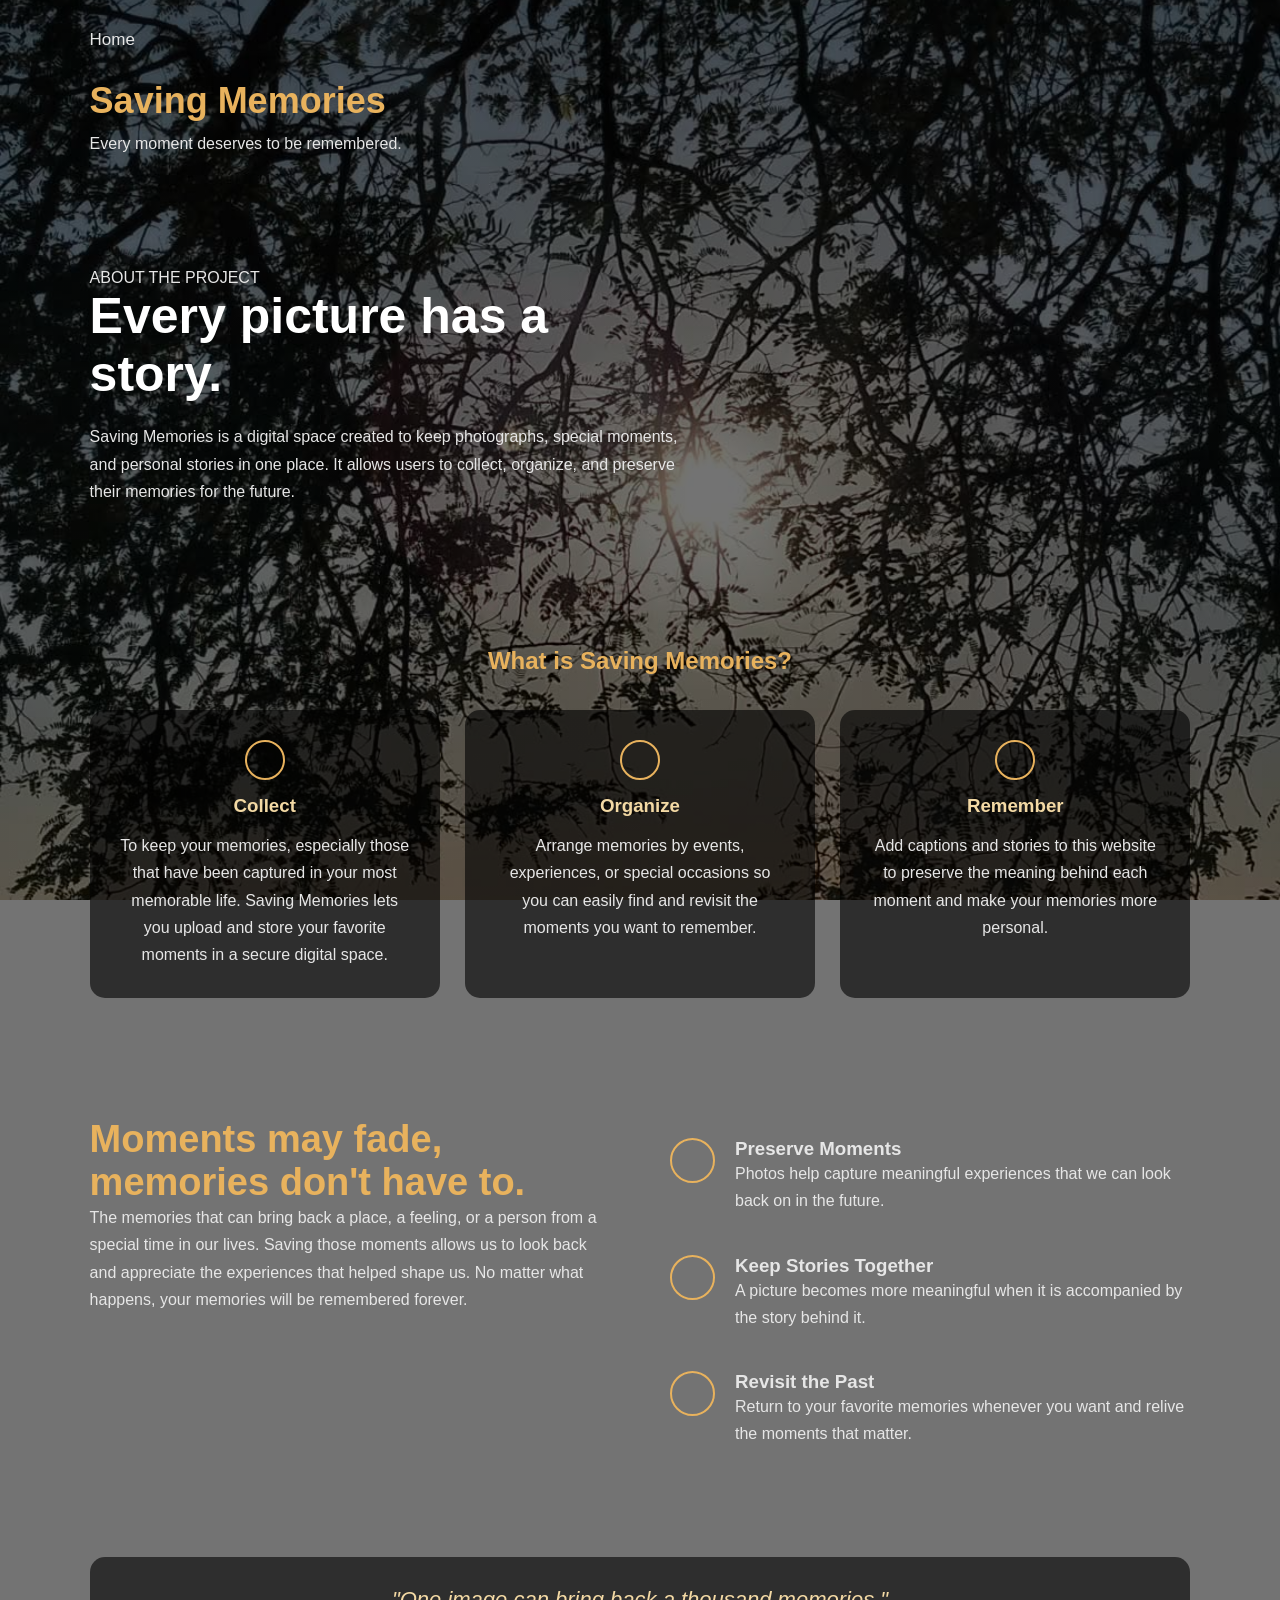
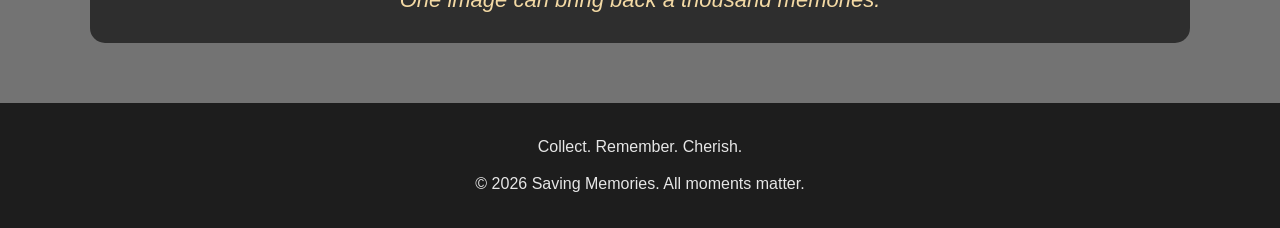
==== about.html @ 3385fcc6 "Two Months ago are my last commit, my first commit is i didnt know my plan that's why i create a new" ====
<!DOCTYPE html> 
<html lang="en"> 
<head> 
    <meta charset="UTF-8"> 
    <meta name="viewport" content="width=device-width, initial-scale=1.0"> 
    
    <nav class="main-nav" aria-label="Main Navigation">

        <a href="index.html">Home</a>

        </nav>

    <title>About | Saving Memories</title> 

    <link rel="stylesheet" href="about.css"> 
</head> 

<body> 

    <header class="site-header"> 

        <div class="brand"> 

            <div> 
                <h1>Saving Memories</h1> 
                <p>Every moment deserves to be remembered.</p> 
            </div> 
        </div> 

    </header> 


    
    <main> 

        
        <section class="about-hero"> 

            <div class="about-hero-content"> 



                <span >ABOUT THE PROJECT</span> 

                <h2> 
                    Every picture has 
                    a story.
                </h2> 

                <p> 
                    Saving Memories is a digital space created to keep 
                    photographs, special moments, and personal stories 
                    in one place. It allows users to collect, organize, 
                    and preserve their memories for the future. 
                </p> 

            </div> 

        </section> 


        <section class="about-section"> 

            <div class="section-heading"> 
                <div> 
                    <h2>What is Saving Memories?</h2> 
                </div> 
            </div> 

            <div class="about-grid"> 

                <article class="about-card"> 

                    <span class="card-icon"></span> 

                    <h3>Collect</h3> 

                    <p> 
                        To keep your memories, especially those that have been
                        captured in your most memorable life. Saving Memories
                        lets you upload and store your favorite moments in a 
                        secure digital space.
                    </p> 

                </article> 


                <article class="about-card"> 

                    <span class="card-icon"></span> 

                    <h3>Organize</h3> 

                    <p> 
                        Arrange memories by events, experiences, or 
                        special occasions so you can easily find and 
                        revisit the moments you want to remember. 
                    </p> 

                </article> 


                <article class="about-card"> 

                    <span class="card-icon"></span> 

                    <h3>Remember</h3> 

                    <p> 
                        Add captions and stories to this website to 
                        preserve the meaning behind each moment and 
                        make your memories more personal. 
                    </p> 

                </article> 

            </div> 

        </section> 



        <section class="values-section"> 

            <div class="values-intro"> 


                <h2> 
                    Moments may fade, 
                    memories don't have to.
                </h2> 

                <p> 
                    The memories that can bring back a place, a feeling, 
                    or a person from a special time in our lives. 
                    Saving those moments allows us to look back and 
                    appreciate the experiences that helped shape us.
                    No matter what happens, your memories will be remembered forever. 
                </p> 

            </div> 


            <div class="values-list"> 

                <div class="value-item"> 

                    <span class="value-number"></span> 

                    <div> 
                        <h3>Preserve Moments</h3> 

                        <p> 
                            Photos help capture meaningful experiences 
                            that we can look back on in the future. 
                        </p> 
                    </div> 

                </div> 


                <div class="value-item"> 

                    <span class="value-number"></span> 

                    <div> 
                        <h3>Keep Stories Together</h3> 

                        <p> 
                            A picture becomes more meaningful when it 
                            is accompanied by the story behind it. 
                        </p> 
                    </div> 
                </div> 

                <div class="value-item"> 

                    <span class="value-number"></span> 

                    <div> 
                        <h3>Revisit the Past</h3> 

                        <p> 
                            Return to your favorite memories whenever 
                            you want and relive the moments that matter. 
                        </p> 

                    </div> 

                </div> 

            </div> 

        </section> 

        <section class="memory-quote"> 

            <blockquote> 
                "One image can bring back a thousand memories." 
            </blockquote> 

        </section> 

    </main> 

    
    <footer class="site-footer"> 

        <div class="footer-brand"> 

            <p> 
                Collect. Remember. Cherish. 
            </p> 
        </div> 
        <p class="copyright"> 
            © 2026 Saving Memories. All moments matter. 
        </p> 

    </footer> 
</body> 
</html>
---- about.css ----
* {
    margin: 0;
    padding: 0;
    box-sizing: border-box;
}

:root {
    --accent: #e8b25d;      /* warm gold — headings, labels, highlights */
    --accent-light: #f3d9a4; /* lighter tint for hover/secondary use */
    --text-soft: #e6e6e6;    /* soft off-white for body copy */
}

body {
    font-family: Arial, sans-serif;
    color: var(--text-soft);
    background: linear-gradient(rgba(0,0,0,.55), rgba(0,0,0,.55)),
                url("background.jpg") center/cover fixed;
}

/* HOME */
.main-nav {
    position: absolute;
    top: 30px;
    left: 7%;
}

.main-nav a {
    color: var(--text-soft);
    text-decoration: none;
    font-size: 17px;
    transition: color 0.2s ease;
}

.main-nav a:hover {
    color: var(--accent);
}

/* HEADER */
.site-header {
    padding: 80px 7% 30px;
}

.brand h1 {
    font-size: 36px;
    color: var(--accent);
}
.brand p { margin-top: 8px; }

/* HERO */
.about-hero {
    min-height: 400px;
    display: flex;
    align-items: center;
    padding: 60px 7%;
}

.about-hero-content { max-width: 600px; }

.section-label {
    display: block;
    margin-bottom: 20px;
    letter-spacing: 3px;
    color: var(--accent);
    font-weight: bold;
}

.about-hero h2 {
    font-size: 50px;
    margin-bottom: 20px;
    color: #ffffff;
}

p { line-height: 1.7; }

/* ABOUT CARDS */
.about-section {
    padding: 60px 7%;
}

.section-heading {
    text-align: center;
    margin-bottom: 35px;
    color: var(--accent);
}

.about-grid {
    display: grid;
    grid-template-columns: repeat(3, 1fr);
    gap: 25px;
}

.about-card,
.memory-quote {
    background: rgba(0,0,0,.6);
    padding: 30px;
    border-radius: 15px;
    text-align: center;
}

.about-card h3 {
    margin: 15px 0;
    color: var(--accent-light);
}

.card-icon {
    display: block;
    width: 40px;
    height: 40px;
    margin: auto;
    border: 2px solid var(--accent);
    border-radius: 50%;
}

/* VALUES */
.values-section {
    display: grid;
    grid-template-columns: 1fr 1fr;
    gap: 60px;
    padding: 60px 7%;
}

.values-intro h2 {
    font-size: 38px;
    color: var(--accent);
}

.value-item {
    display: flex;
    gap: 20px;
    padding: 20px 0;
}

.value-number {
    min-width: 45px;
    height: 45px;
    border: 2px solid var(--accent);
    border-radius: 50%;
    color: var(--accent);
    display: flex;
    align-items: center;
    justify-content: center;
    font-weight: bold;
}

.memory-quote {
    margin: 30px 7% 60px;
    font-size: 22px;
    color: var(--accent-light);
    font-style: italic;
}

/* FOOTER */
.site-footer {
    text-align: center;
    padding: 30px;
    background: rgba(0,0,0,.75);
}

.footer-brand p { margin-bottom: 10px; }

/* MOBILE */
@media (max-width: 700px) {
    .about-grid,
    .values-section {
        grid-template-columns: 1fr;
    }

    .about-hero h2 { font-size: 38px; }
}
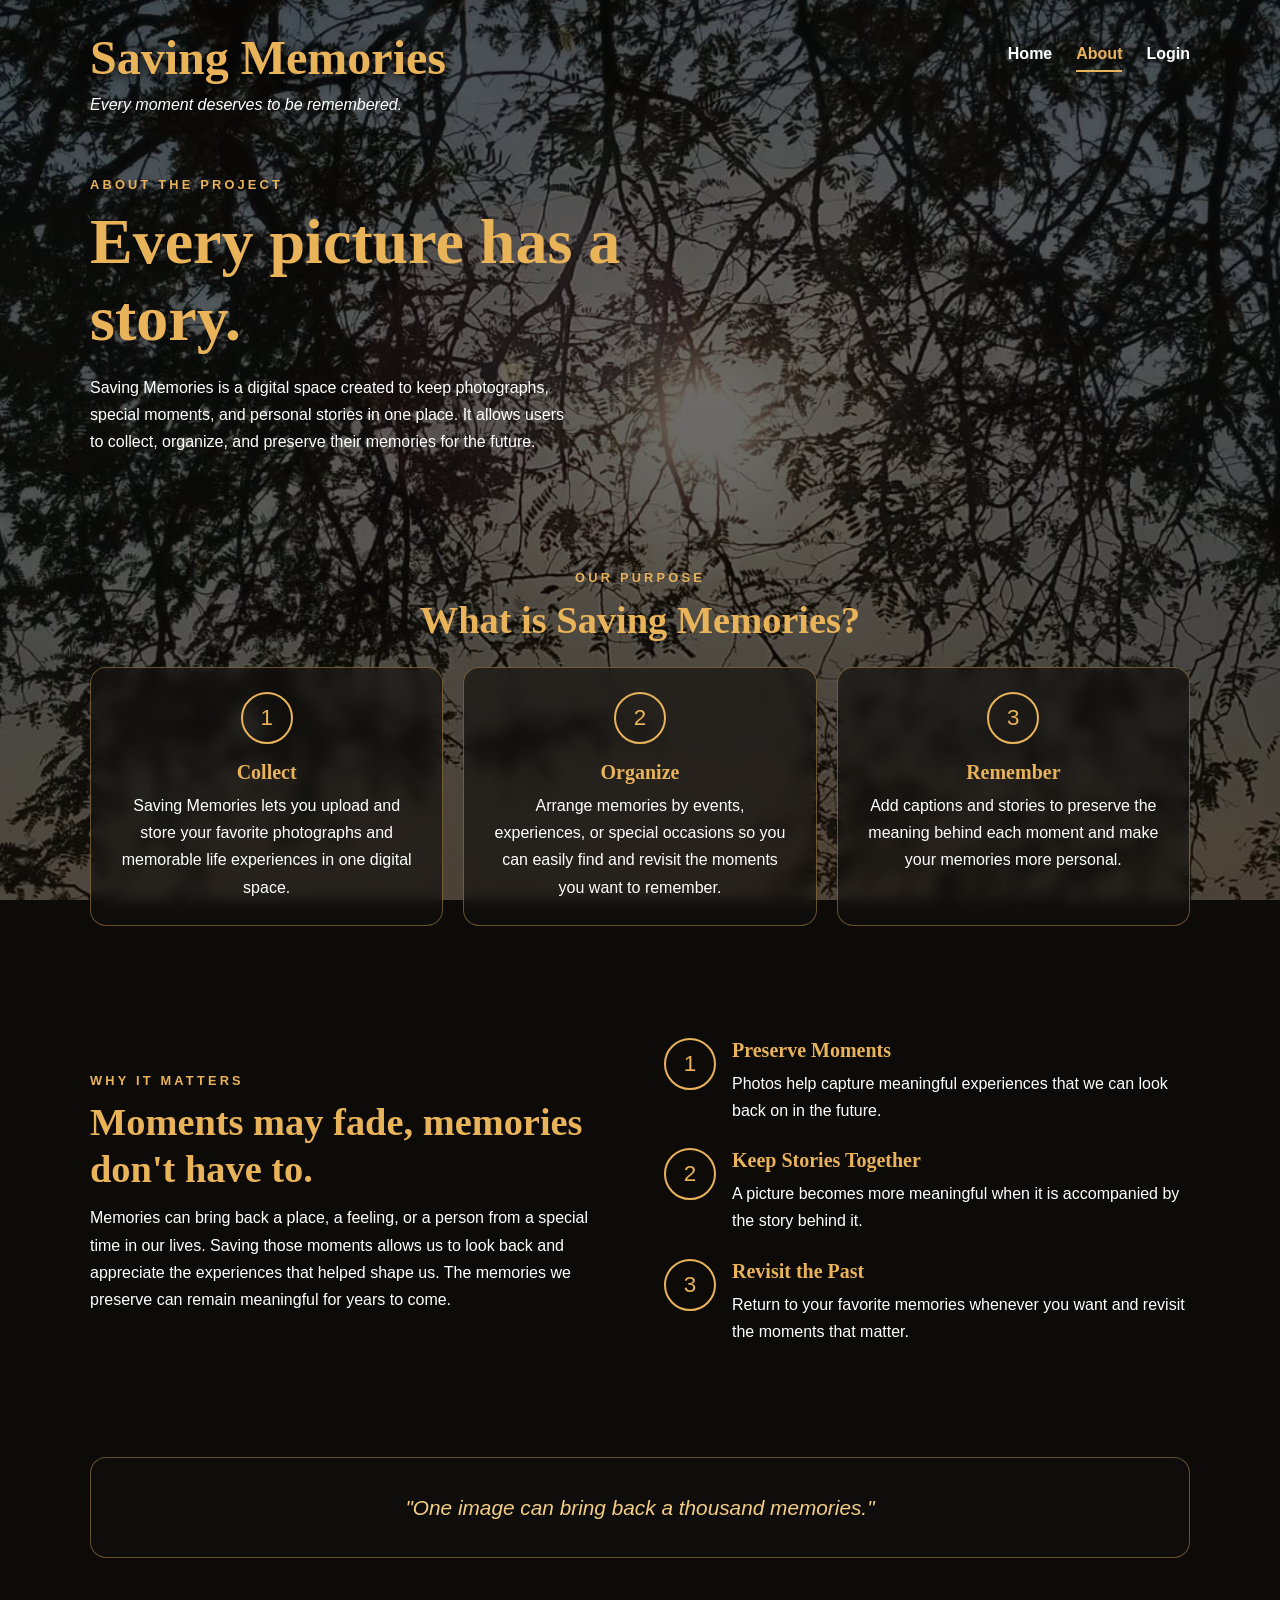
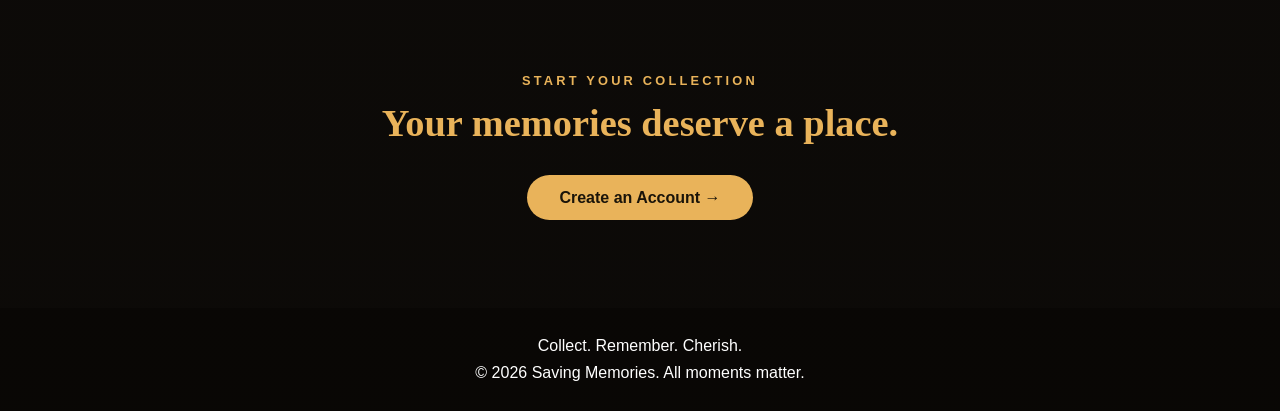
==== commit c9770852: "so i create a new file which is the SavingMemories because i want to compress all of my css." ====
--- a/about.html
+++ b/about.html
@@ -1,222 +1,238 @@
 
-<!DOCTYPE html> 
-<html lang="en"> 
-<head> 
-    <meta charset="UTF-8"> 
-    <meta name="viewport" content="width=device-width, initial-scale=1.0"> 
-    
-    <nav class="main-nav" aria-label="Main Navigation">
-
-        <a href="index.html">Home</a>
-
+<!DOCTYPE html>
+<html lang="en">
+
+<head>
+    <meta charset="UTF-8">
+    <meta name="viewport" content="width=device-width, initial-scale=1.0">
+
+    <title>About | Saving Memories</title>
+
+    <link rel="stylesheet" href="SavingMemories.css">
+</head>
+
+<body>
+
+    <!-- HEADER -->
+    <header class="top wrap">
+
+        <div>
+            <a href="index.html" class="logo"
+            style="text-decoration: none;">
+                Saving Memories
+            </a>
+
+            <p class="tag">
+                Every moment deserves to be remembered.
+            </p>
+        </div>
+
+        <nav aria-label="Main Navigation">
+            <a href="index.html">Home</a>
+            <a href="about.html" class="active">About</a>
+            <a href="login.html">Login</a>
         </nav>
 
-    <title>About | Saving Memories</title> 
-
-    <link rel="stylesheet" href="about.css"> 
-</head> 
-
-<body> 
-
-    <header class="site-header"> 
-
-        <div class="brand"> 
-
-            <div> 
-                <h1>Saving Memories</h1> 
-                <p>Every moment deserves to be remembered.</p> 
-            </div> 
-        </div> 
-
-    </header> 
-
-
-    
-    <main> 
-
-        
-        <section class="about-hero"> 
-
-            <div class="about-hero-content"> 
-
-
-
-                <span >ABOUT THE PROJECT</span> 
-
-                <h2> 
-                    Every picture has 
-                    a story.
-                </h2> 
-
-                <p> 
-                    Saving Memories is a digital space created to keep 
-                    photographs, special moments, and personal stories 
-                    in one place. It allows users to collect, organize, 
-                    and preserve their memories for the future. 
-                </p> 
-
-            </div> 
-
-        </section> 
-
-
-        <section class="about-section"> 
-
-            <div class="section-heading"> 
-                <div> 
-                    <h2>What is Saving Memories?</h2> 
-                </div> 
-            </div> 
-
-            <div class="about-grid"> 
-
-                <article class="about-card"> 
-
-                    <span class="card-icon"></span> 
-
-                    <h3>Collect</h3> 
-
-                    <p> 
-                        To keep your memories, especially those that have been
-                        captured in your most memorable life. Saving Memories
-                        lets you upload and store your favorite moments in a 
-                        secure digital space.
-                    </p> 
-
-                </article> 
-
-
-                <article class="about-card"> 
-
-                    <span class="card-icon"></span> 
-
-                    <h3>Organize</h3> 
-
-                    <p> 
-                        Arrange memories by events, experiences, or 
-                        special occasions so you can easily find and 
-                        revisit the moments you want to remember. 
-                    </p> 
-
-                </article> 
-
-
-                <article class="about-card"> 
-
-                    <span class="card-icon"></span> 
-
-                    <h3>Remember</h3> 
-
-                    <p> 
-                        Add captions and stories to this website to 
-                        preserve the meaning behind each moment and 
-                        make your memories more personal. 
-                    </p> 
-
-                </article> 
-
-            </div> 
-
-        </section> 
-
-
-
-        <section class="values-section"> 
-
-            <div class="values-intro"> 
-
-
-                <h2> 
-                    Moments may fade, 
+    </header>
+
+    <main class="wrap">
+
+        <!-- ABOUT HERO -->
+        <section class="hero">
+
+            <div class="hero-content">
+
+                <span class="eyebrow">
+                    About the Project
+                </span>
+
+                <h1>
+                    Every picture has
+                    <span>a story.</span>
+                </h1>
+
+                <p>
+                    Saving Memories is a digital space created to keep
+                    photographs, special moments, and personal stories
+                    in one place. It allows users to collect, organize,
+                    and preserve their memories for the future.
+                </p>
+
+            </div>
+
+        </section>
+
+        <!-- ABOUT FEATURES -->
+        <section>
+
+            <div class="center">
+
+                <span class="eyebrow">Our Purpose</span>
+
+                <h2>What is Saving Memories?</h2>
+
+            </div>
+
+            <div class="cards">
+
+                <article class="box">
+
+                    <div class="circle">1</div>
+
+                    <h3>Collect</h3>
+
+                    <p>
+                        Saving Memories lets you upload and store your
+                        favorite photographs and memorable life
+                        experiences in one digital space.
+                    </p>
+
+                </article>
+
+                <article class="box">
+
+                    <div class="circle">2</div>
+
+                    <h3>Organize</h3>
+
+                    <p>
+                        Arrange memories by events, experiences, or
+                        special occasions so you can easily find and
+                        revisit the moments you want to remember.
+                    </p>
+
+                </article>
+
+                <article class="box">
+
+                    <div class="circle">3</div>
+
+                    <h3>Remember</h3>
+
+                    <p>
+                        Add captions and stories to preserve the
+                        meaning behind each moment and make your
+                        memories more personal.
+                    </p>
+
+                </article>
+
+            </div>
+
+        </section>
+
+        <!-- WHY IT MATTERS -->
+        <section class="why">
+
+            <div>
+
+                <span class="eyebrow">Why It Matters</span>
+
+                <h2>
+                    Moments may fade,
                     memories don't have to.
-                </h2> 
-
-                <p> 
-                    The memories that can bring back a place, a feeling, 
-                    or a person from a special time in our lives. 
-                    Saving those moments allows us to look back and 
+                </h2>
+
+                <p>
+                    Memories can bring back a place, a feeling, or
+                    a person from a special time in our lives.
+                    Saving those moments allows us to look back and
                     appreciate the experiences that helped shape us.
-                    No matter what happens, your memories will be remembered forever. 
-                </p> 
-
-            </div> 
-
-
-            <div class="values-list"> 
-
-                <div class="value-item"> 
-
-                    <span class="value-number"></span> 
-
-                    <div> 
-                        <h3>Preserve Moments</h3> 
-
-                        <p> 
-                            Photos help capture meaningful experiences 
-                            that we can look back on in the future. 
-                        </p> 
-                    </div> 
-
-                </div> 
-
-
-                <div class="value-item"> 
-
-                    <span class="value-number"></span> 
-
-                    <div> 
-                        <h3>Keep Stories Together</h3> 
-
-                        <p> 
-                            A picture becomes more meaningful when it 
-                            is accompanied by the story behind it. 
-                        </p> 
-                    </div> 
-                </div> 
-
-                <div class="value-item"> 
-
-                    <span class="value-number"></span> 
-
-                    <div> 
-                        <h3>Revisit the Past</h3> 
-
-                        <p> 
-                            Return to your favorite memories whenever 
-                            you want and relive the moments that matter. 
-                        </p> 
-
-                    </div> 
-
-                </div> 
-
-            </div> 
-
-        </section> 
-
-        <section class="memory-quote"> 
-
-            <blockquote> 
-                "One image can bring back a thousand memories." 
-            </blockquote> 
-
-        </section> 
-
-    </main> 
-
-    
-    <footer class="site-footer"> 
-
-        <div class="footer-brand"> 
-
-            <p> 
-                Collect. Remember. Cherish. 
-            </p> 
-        </div> 
-        <p class="copyright"> 
-            © 2026 Saving Memories. All moments matter. 
-        </p> 
-
-    </footer> 
-</body> 
-</html>+                    The memories we preserve can remain meaningful
+                    for years to come.
+                </p>
+
+            </div>
+
+            <div class="list">
+
+                <article class="item">
+
+                    <div class="circle">1</div>
+
+                    <div>
+                        <h3>Preserve Moments</h3>
+
+                        <p>
+                            Photos help capture meaningful experiences
+                            that we can look back on in the future.
+                        </p>
+                    </div>
+
+                </article>
+
+                <article class="item">
+
+                    <div class="circle">2</div>
+
+                    <div>
+                        <h3>Keep Stories Together</h3>
+
+                        <p>
+                            A picture becomes more meaningful when
+                            it is accompanied by the story behind it.
+                        </p>
+                    </div>
+
+                </article>
+
+                <article class="item">
+
+                    <div class="circle">3</div>
+
+                    <div>
+                        <h3>Revisit the Past</h3>
+
+                        <p>
+                            Return to your favorite memories whenever
+                            you want and revisit the moments that matter.
+                        </p>
+                    </div>
+
+                </article>
+
+            </div>
+
+        </section>
+
+        <!-- QUOTE -->
+        <section>
+
+            <div class="quote">
+
+                <p>
+                    "One image can bring back a thousand memories."
+                </p>
+
+            </div>
+
+        </section>
+
+        <!-- CREATE ACCOUNT -->
+        <section class="center">
+
+            <span class="eyebrow">Start Your Collection</span>
+
+            <h2>Your memories deserve a place.</h2>
+
+            <a href="registration.html" class="btn">
+                Create an Account →
+            </a>
+
+        </section>
+
+    </main>
+
+    <!-- FOOTER -->
+    <footer>
+
+        <p>Collect. Remember. Cherish.</p>
+
+        <p>
+            © 2026 Saving Memories. All moments matter.
+        </p>
+
+    </footer>
+
+</body>
+</html>
--- a/SavingMemories.css
+++ b/SavingMemories.css
@@ -0,0 +1,461 @@
+
+/* ===== SAVING MEMORIES - ALL PAGES ===== */
+
+/* 1. GLOBAL SETTINGS */
+:root {
+  --gold: #e9b35a;
+  --gold-light: #f4cd85;
+  --glass: rgba(18, 16, 14, .65);
+  --line: rgba(233, 179, 90, .4);
+  --font: "Segoe UI", Arial, sans-serif;
+}
+
+* {
+  box-sizing: border-box;
+  margin: 0;
+  padding: 0;
+}
+
+html {
+  scroll-behavior: smooth;
+}
+
+body {
+  min-height: 100vh;
+  font: 1rem/1.7 var(--font);
+  color: white;
+  background:
+    linear-gradient(rgba(10, 8, 6, .55), rgba(10, 8, 6, .8)),
+    url("background.jpg") center 55% / cover fixed #14110e;
+}
+
+a {
+  color: inherit;
+}
+
+:focus-visible {
+  outline: 3px solid var(--gold);
+  outline-offset: 3px;
+}
+
+.wrap {
+  width: min(1100px, calc(100% - 4rem));
+  margin: auto;
+}
+
+/* 2. HEADER AND NAVIGATION */
+.top {
+  display: flex;
+  justify-content: space-between;
+  align-items: flex-start;
+  gap: 1.5rem;
+  padding-top: 2rem;
+}
+
+.logo {
+  color: var(--gold);
+  font: 700 clamp(2rem, 4vw, 3rem)/1.1 Georgia, serif;
+  text-shadow: 0 2px 14px #000;
+}
+
+.tag {
+  margin-top: .4rem;
+  font-style: italic;
+}
+
+nav {
+  display: flex;
+  flex-wrap: wrap;
+  gap: 1.5rem;
+  padding-top: .5rem;
+}
+
+nav a {
+  padding-bottom: 3px;
+  font-weight: 700;
+  text-decoration: none;
+  border-bottom: 2px solid transparent;
+  transition: .2s;
+}
+
+nav a:hover,
+nav a.active {
+  color: var(--gold);
+  border-color: var(--gold);
+}
+
+/* 3. HEADINGS AND TEXT */
+section {
+  padding: 3.5rem 0;
+}
+
+.eyebrow {
+  display: block;
+  margin-bottom: .5rem;
+  color: var(--gold);
+  font-size: .8rem;
+  font-weight: 700;
+  letter-spacing: .25em;
+  text-transform: uppercase;
+}
+
+h1, h2, h3 {
+  color: var(--gold);
+  font-family: Georgia, serif;
+  line-height: 1.2;
+}
+
+h1 {
+  font-size: clamp(2.5rem, 5vw, 4rem);
+}
+
+h2 {
+  margin-bottom: .8rem;
+  font-size: clamp(1.8rem, 3vw, 2.5rem);
+}
+
+h3 {
+  margin-bottom: .5rem;
+  font-size: 1.25rem;
+}
+
+.center {
+  text-align: center;
+}
+
+.center p {
+  margin-inline: auto;
+}
+
+/* 4. HOME PAGE HERO */
+.hero {
+  display: flex;
+  align-items: center;
+  min-height: 360px;
+}
+
+.hero-content {
+  max-width: 560px;
+}
+
+.hero p {
+  max-width: 55ch;
+  margin-top: 1rem;
+}
+
+/* 5. FEATURE CARDS */
+.cards,
+.gallery {
+  display: grid;
+  grid-template-columns: repeat(3, minmax(0, 1fr));
+  gap: 1.25rem;
+  margin-top: 1.5rem;
+}
+
+.box {
+  padding: 1.5rem;
+  text-align: center;
+  background: var(--glass);
+  border: 1px solid var(--line);
+  border-radius: 16px;
+  backdrop-filter: blur(7px);
+  transition: .25s;
+}
+
+.box:hover {
+  transform: translateY(-5px);
+  border-color: var(--gold);
+}
+
+.circle {
+  display: grid;
+  place-items: center;
+  width: 52px;
+  height: 52px;
+  margin: 0 auto 1rem;
+  color: var(--gold);
+  font-size: 1.4rem;
+  border: 2px solid var(--gold);
+  border-radius: 50%;
+}
+
+/* 6. PHOTO GALLERY */
+.gallery figure {
+  overflow: hidden;
+  background: var(--glass);
+  border: 1px solid var(--line);
+  border-radius: 14px;
+  transition: .25s;
+}
+
+.gallery figure:hover {
+  transform: translateY(-5px);
+}
+
+.gallery img {
+  display: block;
+  width: 100%;
+  aspect-ratio: 6 / 5;
+  object-fit: cover;
+  transition: transform .4s;
+}
+
+.gallery figure:hover img {
+  transform: scale(1.05);
+}
+
+figcaption {
+  padding: .8rem;
+  font-size: .8rem;
+  font-weight: 700;
+  letter-spacing: .2em;
+  text-align: center;
+  text-transform: uppercase;
+}
+
+/* 7. ABOUT PAGE */
+.about-content {
+  display: grid;
+  grid-template-columns: 1.3fr 1fr;
+  align-items: center;
+  gap: 3rem;
+}
+
+.about-card {
+  padding: 2rem;
+  background: var(--glass);
+  border: 1px solid var(--line);
+  border-radius: 18px;
+}
+
+.about-card p + p {
+  margin-top: 1rem;
+}
+
+.vision {
+  margin-top: 2rem;
+}
+
+/* 8. WHY IT MATTERS */
+.why {
+  display: grid;
+  grid-template-columns: 1fr 1fr;
+  align-items: center;
+  gap: 3rem;
+}
+
+.list {
+  display: grid;
+  gap: 1.5rem;
+}
+
+.item {
+  display: flex;
+  align-items: flex-start;
+  gap: 1rem;
+}
+
+.item .circle {
+  flex: none;
+  margin: 0;
+}
+
+/* 9. BUTTONS */
+.btn,
+.go {
+  display: inline-block;
+  padding: .85rem 2rem;
+  color: #1a1409;
+  font: 700 1rem var(--font);
+  text-align: center;
+  text-decoration: none;
+  background: var(--gold);
+  border: 0;
+  border-radius: 999px;
+  cursor: pointer;
+  transition: .2s;
+}
+
+.btn {
+  margin-top: 1rem;
+}
+
+.btn:hover,
+.go:hover {
+  background: var(--gold-light);
+  transform: translateY(-2px);
+}
+
+/* 10. QUOTE */
+.quote {
+  padding: 2rem;
+  color: var(--gold-light);
+  font-size: 1.3rem;
+  font-style: italic;
+  text-align: center;
+  background: var(--glass);
+  border: 1px solid var(--line);
+  border-radius: 16px;
+}
+
+/* 11. LOGIN AND REGISTRATION */
+.auth {
+  display: grid;
+  place-items: center;
+  min-height: 75vh;
+  padding: 2rem 1rem;
+}
+
+.panel {
+  width: min(430px, 100%);
+  padding: 2.5rem 2rem;
+  background: rgba(15, 12, 9, .85);
+  border: 1px solid var(--line);
+  border-radius: 20px;
+  box-shadow: 0 20px 50px rgba(0, 0, 0, .4);
+  backdrop-filter: blur(10px);
+}
+
+.panel .brand {
+  display: block;
+  margin-bottom: 1rem;
+  color: var(--gold);
+  font: 700 1.4rem Georgia, serif;
+  text-align: center;
+  text-decoration: none;
+}
+
+.panel h1 {
+  margin-bottom: .5rem;
+  font-size: 2rem;
+  text-align: center;
+}
+
+.panel .sub {
+  margin-bottom: 1.5rem;
+  text-align: center;
+}
+
+.field {
+  margin-bottom: 1rem;
+}
+
+.field label {
+  display: block;
+  margin-bottom: .35rem;
+  font-weight: 600;
+}
+
+.input-wrap {
+  position: relative;
+}
+
+.field input {
+  display: block;
+  width: 100%;
+  min-width: 0;
+  padding: .8rem 1rem;
+  color: white;
+  font: inherit;
+  background: rgba(255, 255, 255, .07);
+  border: 1px solid rgba(244, 234, 217, .35);
+  border-radius: 9px;
+}
+
+.field input::placeholder {
+  color: rgba(255, 255, 255, .6);
+}
+
+.field input:focus {
+  border-color: var(--gold);
+  outline: none;
+}
+
+.input-wrap input {
+  padding-right: 4.5rem;
+}
+
+.toggle {
+  position: absolute;
+  top: 50%;
+  right: .5rem;
+  padding: .4rem;
+  color: var(--gold);
+  font: 600 .9rem var(--font);
+  background: none;
+  border: 0;
+  cursor: pointer;
+}
+
+.go {
+  width: 100%;
+  margin-top: .5rem;
+}
+
+.links {
+  margin-top: 1.5rem;
+  text-align: center;
+}
+
+.links a {
+  color: var(--gold);
+}
+
+/* 12. FOOTER */
+footer {
+  margin-top: 2rem;
+  padding: 1.5rem 1rem;
+  text-align: center;
+  background: rgba(8, 6, 4, .75);
+}
+
+/* 13. TABLETS AND MOBILE */
+@media (max-width: 800px) {
+  .top {
+    flex-direction: column;
+    gap: 1rem;
+  }
+
+  .cards,
+  .gallery,
+  .why,
+  .about-content {
+    grid-template-columns: 1fr;
+  }
+
+  .hero {
+    min-height: 280px;
+  }
+
+  section {
+    padding: 2.5rem 0;
+  }
+}
+
+@media (max-width: 480px) {
+  .wrap {
+    width: calc(100% - 2rem);
+  }
+
+  .panel {
+    padding: 2rem 1.25rem;
+  }
+
+  nav {
+    gap: 1rem;
+  }
+
+  h1 {
+    font-size: 2.4rem;
+  }
+}
+
+/* 14. REDUCED MOTION */
+@media (prefers-reduced-motion: reduce) {
+  *,
+  *::before,
+  *::after {
+    scroll-behavior: auto !important;
+    transition: none !important;
+  }
+}
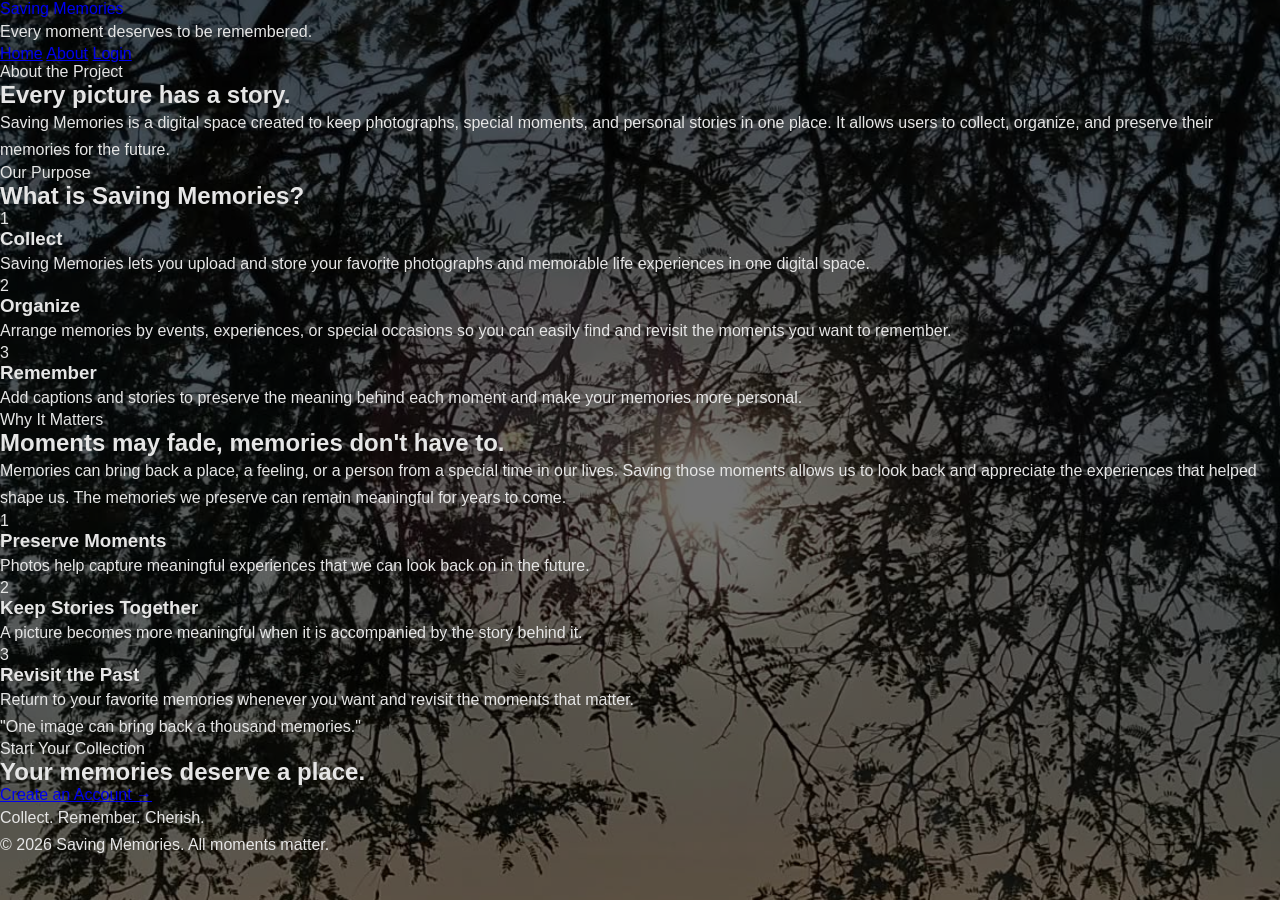
==== commit 11e80e99: "the SavingMemoriescss are processing now i will compress all of seperated css so it can easy to unde" ====
--- a/about.html
+++ b/about.html
@@ -8,7 +8,7 @@
 
     <title>About | Saving Memories</title>
 
-    <link rel="stylesheet" href="SavingMemories.css">
+    <link rel="stylesheet" href="about.css">
 </head>
 
 <body>
--- a/about.css
+++ b/about.css
@@ -0,0 +1,169 @@
+* {
+    margin: 0;
+    padding: 0;
+    box-sizing: border-box;
+}
+
+:root {
+    --accent: #e8b25d;      /* warm gold — headings, labels, highlights */
+    --accent-light: #f3d9a4; /* lighter tint for hover/secondary use */
+    --text-soft: #e6e6e6;    /* soft off-white for body copy */
+}
+
+body {
+    font-family: Arial, sans-serif;
+    color: var(--text-soft);
+    background: linear-gradient(rgba(0,0,0,.55), rgba(0,0,0,.55)),
+                url("background.jpg") center/cover fixed;
+}
+
+/* HOME */
+.main-nav {
+    position: absolute;
+    top: 30px;
+    left: 7%;
+}
+
+.main-nav a {
+    color: var(--text-soft);
+    text-decoration: none;
+    font-size: 17px;
+    transition: color 0.2s ease;
+}
+
+.main-nav a:hover {
+    color: var(--accent);
+}
+
+/* HEADER */
+.site-header {
+    padding: 80px 7% 30px;
+}
+
+.brand h1 {
+    font-size: 36px;
+    color: var(--accent);
+}
+.brand p { margin-top: 8px; }
+
+/* HERO */
+.about-hero {
+    min-height: 400px;
+    display: flex;
+    align-items: center;
+    padding: 60px 7%;
+}
+
+.about-hero-content { max-width: 600px; }
+
+.section-label {
+    display: block;
+    margin-bottom: 20px;
+    letter-spacing: 3px;
+    color: var(--accent);
+    font-weight: bold;
+}
+
+.about-hero h2 {
+    font-size: 50px;
+    margin-bottom: 20px;
+    color: #ffffff;
+}
+
+p { line-height: 1.7; }
+
+/* ABOUT CARDS */
+.about-section {
+    padding: 60px 7%;
+}
+
+.section-heading {
+    text-align: center;
+    margin-bottom: 35px;
+    color: var(--accent);
+}
+
+.about-grid {
+    display: grid;
+    grid-template-columns: repeat(3, 1fr);
+    gap: 25px;
+}
+
+.about-card,
+.memory-quote {
+    background: rgba(0,0,0,.6);
+    padding: 30px;
+    border-radius: 15px;
+    text-align: center;
+}
+
+.about-card h3 {
+    margin: 15px 0;
+    color: var(--accent-light);
+}
+
+.card-icon {
+    display: block;
+    width: 40px;
+    height: 40px;
+    margin: auto;
+    border: 2px solid var(--accent);
+    border-radius: 50%;
+}
+
+/* VALUES */
+.values-section {
+    display: grid;
+    grid-template-columns: 1fr 1fr;
+    gap: 60px;
+    padding: 60px 7%;
+}
+
+.values-intro h2 {
+    font-size: 38px;
+    color: var(--accent);
+}
+
+.value-item {
+    display: flex;
+    gap: 20px;
+    padding: 20px 0;
+}
+
+.value-number {
+    min-width: 45px;
+    height: 45px;
+    border: 2px solid var(--accent);
+    border-radius: 50%;
+    color: var(--accent);
+    display: flex;
+    align-items: center;
+    justify-content: center;
+    font-weight: bold;
+}
+
+.memory-quote {
+    margin: 30px 7% 60px;
+    font-size: 22px;
+    color: var(--accent-light);
+    font-style: italic;
+}
+
+/* FOOTER */
+.site-footer {
+    text-align: center;
+    padding: 30px;
+    background: rgba(0,0,0,.75);
+}
+
+.footer-brand p { margin-bottom: 10px; }
+
+/* MOBILE */
+@media (max-width: 700px) {
+    .about-grid,
+    .values-section {
+        grid-template-columns: 1fr;
+    }
+
+    .about-hero h2 { font-size: 38px; }
+}
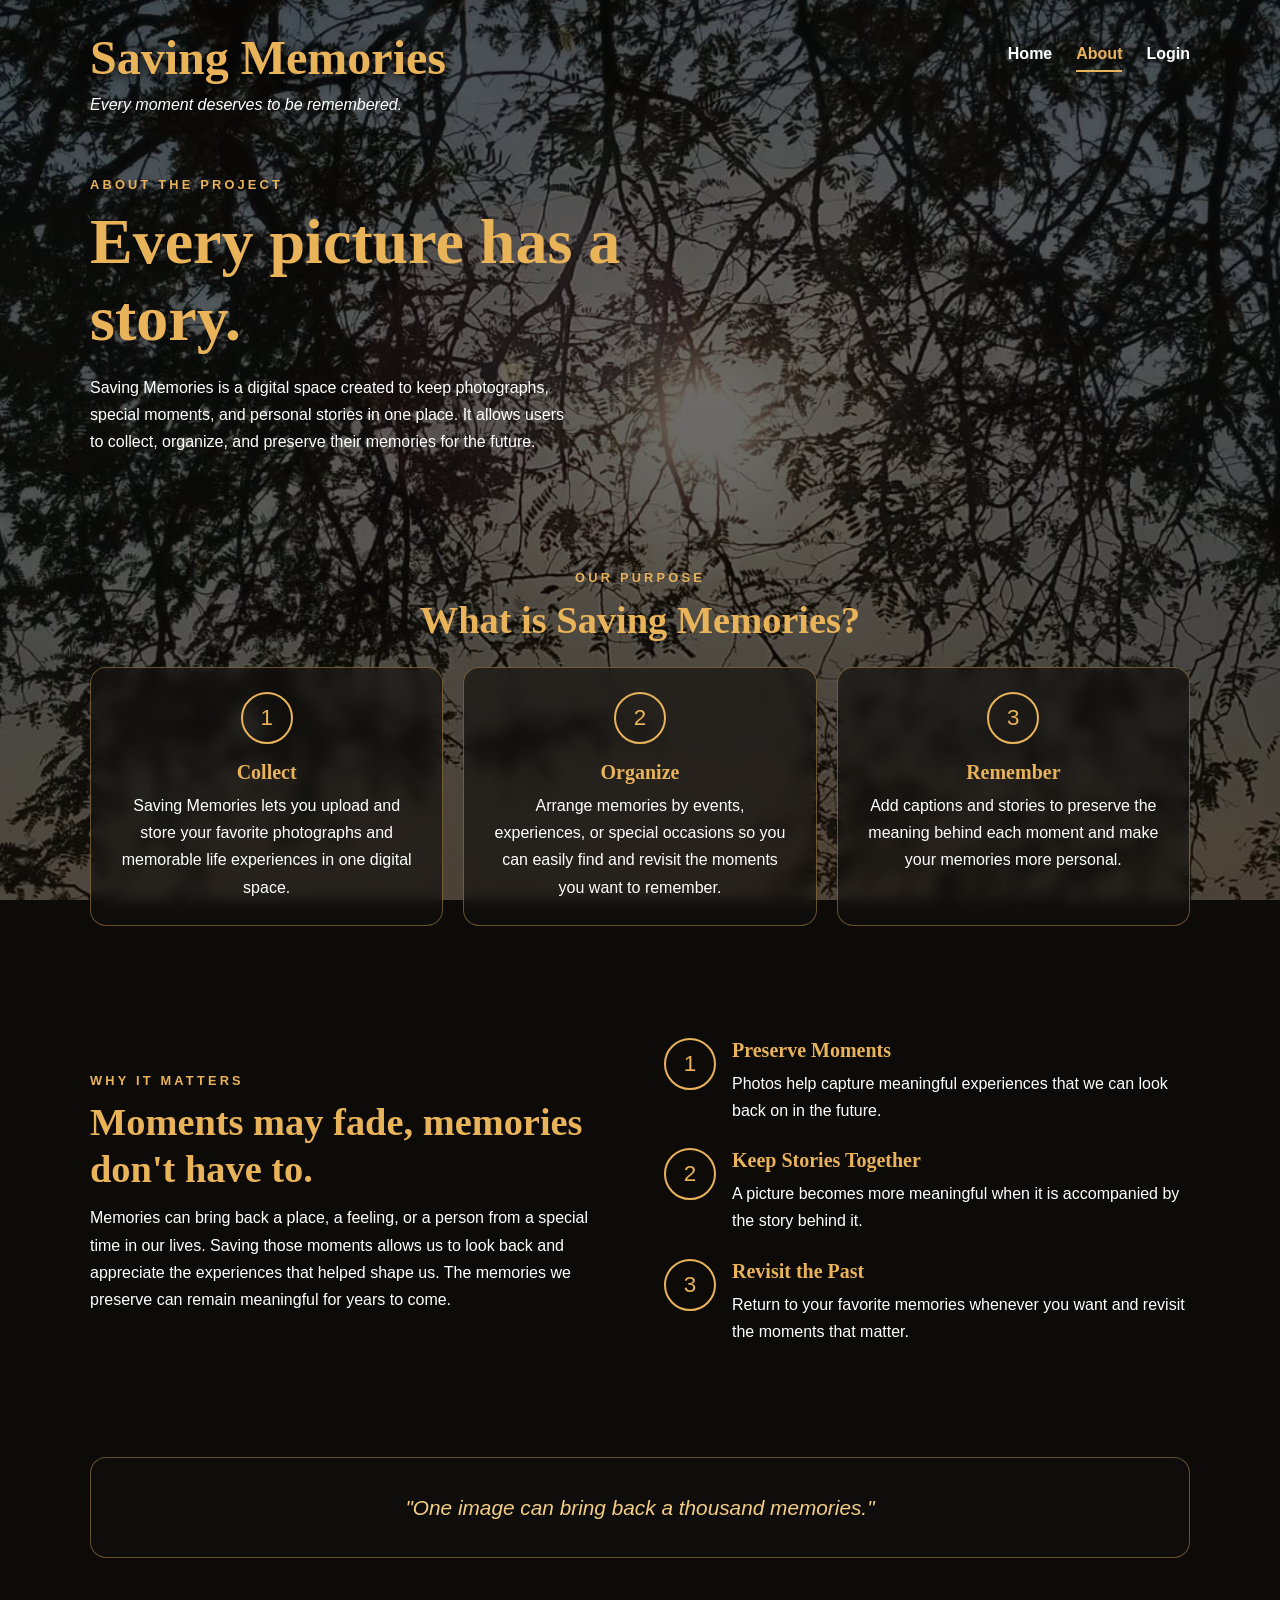
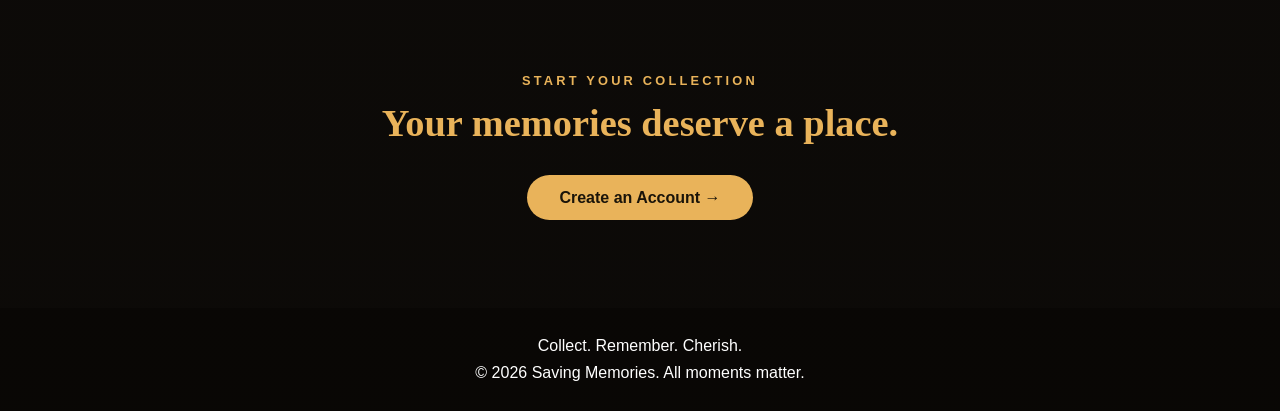
==== commit 8dfc5c5f: "I delete the registrationcss." ====
--- a/about.html
+++ b/about.html
@@ -8,7 +8,7 @@
 
     <title>About | Saving Memories</title>
 
-    <link rel="stylesheet" href="about.css">
+    <link rel="stylesheet" href="SavingMemories.css">
 </head>
 
 <body>
--- a/SavingMemories.css
+++ b/SavingMemories.css
@@ -0,0 +1,459 @@
+/* SAVING MEMORIES CSS */ 
+/* 1. GLOBAL SETTINGS */
+:root {
+  --gold: #e9b35a;
+  --gold-light: #f4cd85;
+  --glass: rgba(18, 16, 14, .65);
+  --line: rgba(233, 179, 90, .4);
+  --font: "Segoe UI", Arial, sans-serif;
+}
+
+* {
+  box-sizing: border-box;
+  margin: 0;
+  padding: 0;
+}
+
+html {
+  scroll-behavior: smooth;
+}
+
+body {
+  min-height: 100vh;
+  font: 1rem/1.7 var(--font);
+  color: white;
+  background:
+    linear-gradient(rgba(10, 8, 6, .55), rgba(10, 8, 6, .8)),
+    url("background.jpg") center 55% / cover fixed #14110e;
+}
+
+a {
+  color: inherit;
+}
+
+:focus-visible {
+  outline: 3px solid var(--gold);
+  outline-offset: 3px;
+}
+
+.wrap {
+  width: min(1100px, calc(100% - 4rem));
+  margin: auto;
+}
+
+/* 2. HEADER AND NAVIGATION */
+.top {
+  display: flex;
+  justify-content: space-between;
+  align-items: flex-start;
+  gap: 1.5rem;
+  padding-top: 2rem;
+}
+
+.logo {
+  color: var(--gold);
+  font: 700 clamp(2rem, 4vw, 3rem)/1.1 Georgia, serif;
+  text-shadow: 0 2px 14px #000;
+}
+
+.tag {
+  margin-top: .4rem;
+  font-style: italic;
+}
+
+nav {
+  display: flex;
+  flex-wrap: wrap;
+  gap: 1.5rem;
+  padding-top: .5rem;
+}
+
+nav a {
+  padding-bottom: 3px;
+  font-weight: 700;
+  text-decoration: none;
+  border-bottom: 2px solid transparent;
+  transition: .2s;
+}
+
+nav a:hover,
+nav a.active {
+  color: var(--gold);
+  border-color: var(--gold);
+}
+
+/* 3. HEADINGS AND TEXT */
+section {
+  padding: 3.5rem 0;
+}
+
+.eyebrow {
+  display: block;
+  margin-bottom: .5rem;
+  color: var(--gold);
+  font-size: .8rem;
+  font-weight: 700;
+  letter-spacing: .25em;
+  text-transform: uppercase;
+}
+
+h1, h2, h3 {
+  color: var(--gold);
+  font-family: Georgia, serif;
+  line-height: 1.2;
+}
+
+h1 {
+  font-size: clamp(2.5rem, 5vw, 4rem);
+}
+
+h2 {
+  margin-bottom: .8rem;
+  font-size: clamp(1.8rem, 3vw, 2.5rem);
+}
+
+h3 {
+  margin-bottom: .5rem;
+  font-size: 1.25rem;
+}
+
+.center {
+  text-align: center;
+}
+
+.center p {
+  margin-inline: auto;
+}
+
+/* 4. HOME PAGE HERO */
+.hero {
+  display: flex;
+  align-items: center;
+  min-height: 360px;
+}
+
+.hero-content {
+  max-width: 560px;
+}
+
+.hero p {
+  max-width: 55ch;
+  margin-top: 1rem;
+}
+
+/* 5. FEATURE CARDS */
+.cards,
+.gallery {
+  display: grid;
+  grid-template-columns: repeat(3, minmax(0, 1fr));
+  gap: 1.25rem;
+  margin-top: 1.5rem;
+}
+
+.box {
+  padding: 1.5rem;
+  text-align: center;
+  background: var(--glass);
+  border: 1px solid var(--line);
+  border-radius: 16px;
+  backdrop-filter: blur(7px);
+  transition: .25s;
+}
+
+.box:hover {
+  transform: translateY(-5px);
+  border-color: var(--gold);
+}
+
+.circle {
+  display: grid;
+  place-items: center;
+  width: 52px;
+  height: 52px;
+  margin: 0 auto 1rem;
+  color: var(--gold);
+  font-size: 1.4rem;
+  border: 2px solid var(--gold);
+  border-radius: 50%;
+}
+
+/* 6. PHOTO GALLERY */
+.gallery figure {
+  overflow: hidden;
+  background: var(--glass);
+  border: 1px solid var(--line);
+  border-radius: 14px;
+  transition: .25s;
+}
+
+.gallery figure:hover {
+  transform: translateY(-5px);
+}
+
+.gallery img {
+  display: block;
+  width: 100%;
+  aspect-ratio: 6 / 5;
+  object-fit: cover;
+  transition: transform .4s;
+}
+
+.gallery figure:hover img {
+  transform: scale(1.05);
+}
+
+figcaption {
+  padding: .8rem;
+  font-size: .8rem;
+  font-weight: 700;
+  letter-spacing: .2em;
+  text-align: center;
+  text-transform: uppercase;
+}
+/* 7. ABOUT PAGE */
+.about-content {
+  display: grid;
+  grid-template-columns: 1.3fr 1fr;
+  align-items: center;
+  gap: 3rem;
+}
+
+.about-card {
+  padding: 2rem;
+  background: var(--glass);
+  border: 1px solid var(--line);
+  border-radius: 18px;
+}
+
+.about-card p + p {
+  margin-top: 1rem;
+}
+
+.vision {
+  margin-top: 2rem;
+}
+
+/* 8. WHY IT MATTERS */
+.why {
+  display: grid;
+  grid-template-columns: 1fr 1fr;
+  align-items: center;
+  gap: 3rem;
+}
+
+.list {
+  display: grid;
+  gap: 1.5rem;
+}
+
+.item {
+  display: flex;
+  align-items: flex-start;
+  gap: 1rem;
+}
+
+.item .circle {
+  flex: none;
+  margin: 0;
+}
+
+/* 9. BUTTONS */
+.btn,
+.go {
+  display: inline-block;
+  padding: .85rem 2rem;
+  color: #1a1409;
+  font: 700 1rem var(--font);
+  text-align: center;
+  text-decoration: none;
+  background: var(--gold);
+  border: 0;
+  border-radius: 999px;
+  cursor: pointer;
+  transition: .2s;
+}
+
+.btn {
+  margin-top: 1rem;
+}
+
+.btn:hover,
+.go:hover {
+  background: var(--gold-light);
+  transform: translateY(-2px);
+}
+
+/* 10. QUOTE */
+.quote {
+  padding: 2rem;
+  color: var(--gold-light);
+  font-size: 1.3rem;
+  font-style: italic;
+  text-align: center;
+  background: var(--glass);
+  border: 1px solid var(--line);
+  border-radius: 16px;
+}
+
+/* 11. LOGIN AND REGISTRATION */
+.auth {
+  display: grid;
+  place-items: center;
+  min-height: 75vh;
+  padding: 2rem 1rem;
+}
+
+.panel {
+  width: min(430px, 100%);
+  padding: 2.5rem 2rem;
+  background: rgba(15, 12, 9, .85);
+  border: 1px solid var(--line);
+  border-radius: 20px;
+  box-shadow: 0 20px 50px rgba(0, 0, 0, .4);
+  backdrop-filter: blur(10px);
+}
+
+.panel .brand {
+  display: block;
+  margin-bottom: 1rem;
+  color: var(--gold);
+  font: 700 1.4rem Georgia, serif;
+  text-align: center;
+  text-decoration: none;
+}
+
+.panel h1 {
+  margin-bottom: .5rem;
+  font-size: 2rem;
+  text-align: center;
+}
+
+.panel .sub {
+  margin-bottom: 1.5rem;
+  text-align: center;
+}
+
+.field {
+  margin-bottom: 1rem;
+}
+
+.field label {
+  display: block;
+  margin-bottom: .35rem;
+  font-weight: 600;
+}
+
+.input-wrap {
+  position: relative;
+}
+
+.field input {
+  display: block;
+  width: 100%;
+  min-width: 0;
+  padding: .8rem 1rem;
+  color: white;
+  font: inherit;
+  background: rgba(255, 255, 255, .07);
+  border: 1px solid rgba(244, 234, 217, .35);
+  border-radius: 9px;
+}
+
+.field input::placeholder {
+  color: rgba(255, 255, 255, .6);
+}
+
+.field input:focus {
+  border-color: var(--gold);
+  outline: none;
+}
+
+.input-wrap input {
+  padding-right: 4.5rem;
+}
+
+.toggle {
+  position: absolute;
+  top: 50%;
+  right: .5rem;
+  padding: .4rem;
+  color: var(--gold);
+  font: 600 .9rem var(--font);
+  background: none;
+  border: 0;
+  cursor: pointer;
+}
+
+.go {
+  width: 100%;
+  margin-top: .5rem;
+}
+
+.links {
+  margin-top: 1.5rem;
+  text-align: center;
+}
+
+.links a {
+  color: var(--gold);
+}
+
+/* 12. FOOTER */
+footer {
+  margin-top: 2rem;
+  padding: 1.5rem 1rem;
+  text-align: center;
+  background: rgba(8, 6, 4, .75);
+}
+
+/* 13. TABLETS AND MOBILE */
+@media (max-width: 800px) {
+  .top {
+    flex-direction: column;
+    gap: 1rem;
+  }
+
+  .cards,
+  .gallery,
+  .why,
+  .about-content {
+    grid-template-columns: 1fr;
+  }
+
+  .hero {
+    min-height: 280px;
+  }
+
+  section {
+    padding: 2.5rem 0;
+  }
+}
+
+@media (max-width: 480px) {
+  .wrap {
+    width: calc(100% - 2rem);
+  }
+
+  .panel {
+    padding: 2rem 1.25rem;
+  }
+
+  nav {
+    gap: 1rem;
+  }
+
+  h1 {
+    font-size: 2.4rem;
+  }
+}
+
+/* 14. REDUCED MOTION */
+@media (prefers-reduced-motion: reduce) {
+  *,
+  *::before,
+  *::after {
+    scroll-behavior: auto !important;
+    transition: none !important;
+  }
+}
+
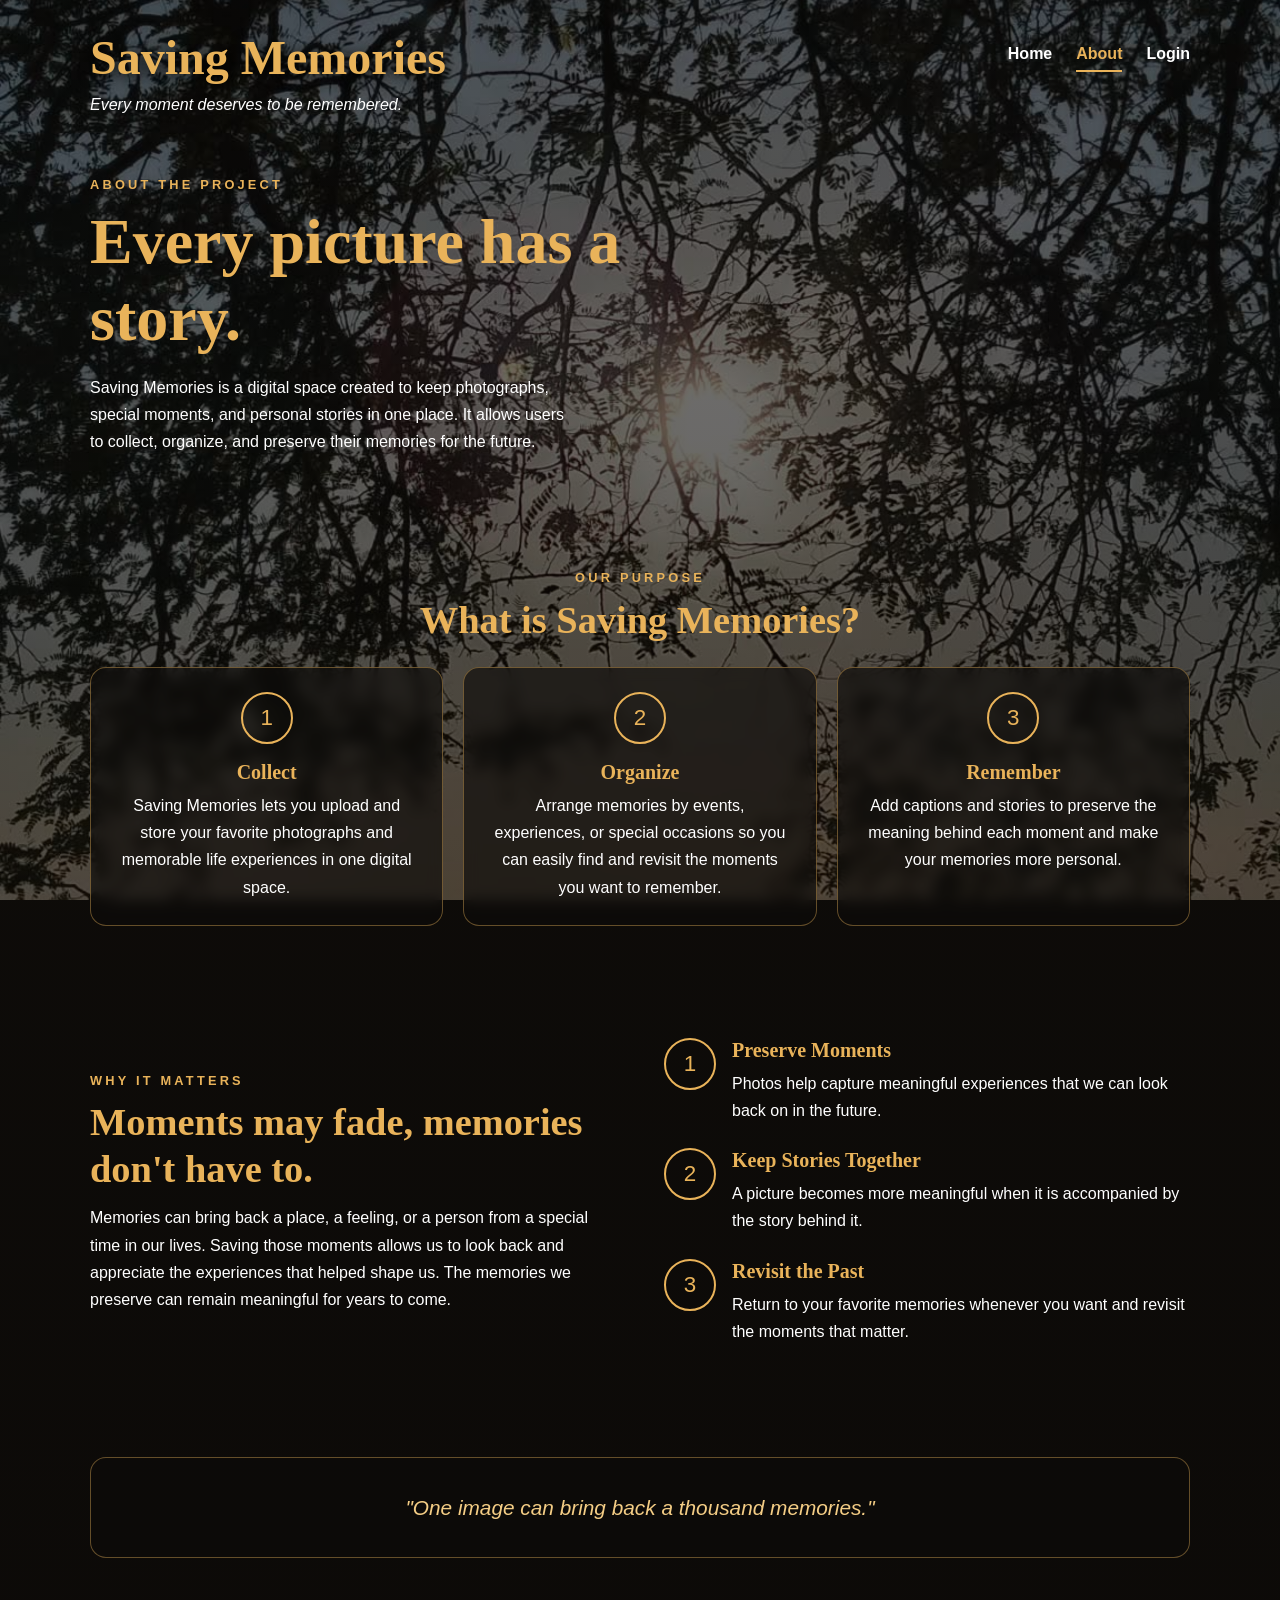
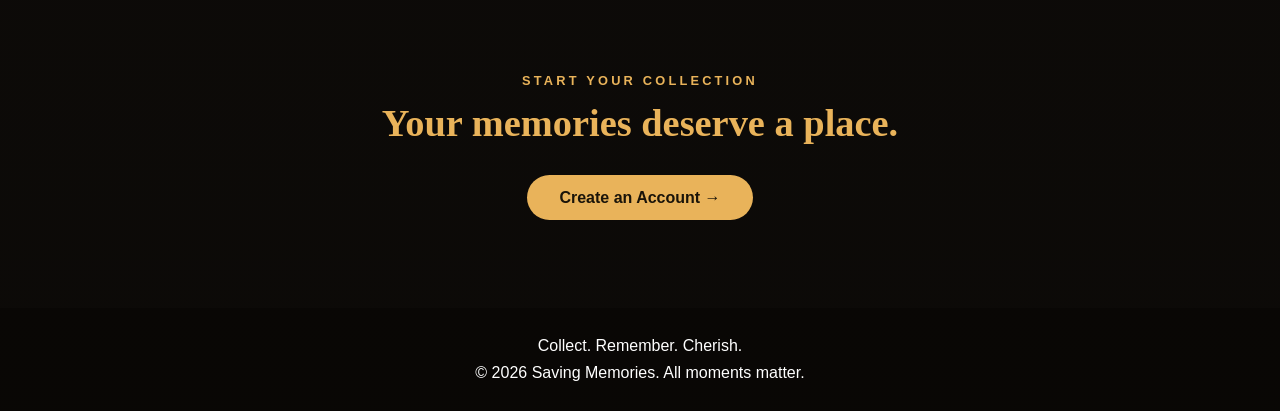
==== commit ca7c5059: "fix the links of login and registration, i rename them into php" ====
--- a/about.html
+++ b/about.html
@@ -13,7 +13,6 @@
 
 <body>
 
-    <!-- HEADER -->
     <header class="top wrap">
 
         <div>
@@ -30,14 +29,13 @@
         <nav aria-label="Main Navigation">
             <a href="index.html">Home</a>
             <a href="about.html" class="active">About</a>
-            <a href="login.html">Login</a>
+            <a href="login.php">Login</a>
         </nav>
 
     </header>
 
     <main class="wrap">
 
-        <!-- ABOUT HERO -->
         <section class="hero">
 
             <div class="hero-content">
@@ -62,7 +60,6 @@
 
         </section>
 
-        <!-- ABOUT FEATURES -->
         <section>
 
             <div class="center">
@@ -121,7 +118,6 @@
 
         </section>
 
-        <!-- WHY IT MATTERS -->
         <section class="why">
 
             <div>
@@ -195,7 +191,6 @@
 
         </section>
 
-        <!-- QUOTE -->
         <section>
 
             <div class="quote">
@@ -208,14 +203,13 @@
 
         </section>
 
-        <!-- CREATE ACCOUNT -->
         <section class="center">
 
             <span class="eyebrow">Start Your Collection</span>
 
             <h2>Your memories deserve a place.</h2>
 
-            <a href="registration.html" class="btn">
+            <a href="registration.php" class="btn">
                 Create an Account →
             </a>
 
@@ -223,7 +217,6 @@
 
     </main>
 
-    <!-- FOOTER -->
     <footer>
 
         <p>Collect. Remember. Cherish.</p>
--- a/SavingMemories.css
+++ b/SavingMemories.css
@@ -1,9 +1,8 @@
-/* SAVING MEMORIES CSS */ 
-/* 1. GLOBAL SETTINGS */
+/* entire view in site*/
 :root {
   --gold: #e9b35a;
   --gold-light: #f4cd85;
-  --glass: rgba(18, 16, 14, .65);
+  --glass: rgba(13, 12, 10, 0.65);
   --line: rgba(233, 179, 90, .4);
   --font: "Segoe UI", Arial, sans-serif;
 }
@@ -18,10 +17,12 @@
   scroll-behavior: smooth;
 }
 
+/* size of all body up to down */
+/* color of txt, background exposure*/
 body {
   min-height: 100vh;
   font: 1rem/1.7 var(--font);
-  color: white;
+  color: rgb(255, 255, 255);
   background:
     linear-gradient(rgba(10, 8, 6, .55), rgba(10, 8, 6, .8)),
     url("background.jpg") center 55% / cover fixed #14110e;
@@ -33,7 +34,7 @@
 
 :focus-visible {
   outline: 3px solid var(--gold);
-  outline-offset: 3px;
+  outline-offset: 10px;
 }
 
 .wrap {
@@ -41,7 +42,8 @@
   margin: auto;
 }
 
-/* 2. HEADER AND NAVIGATION */
+
+/* HEADER AND NAVIGATION */
 .top {
   display: flex;
   justify-content: space-between;
@@ -82,7 +84,7 @@
   border-color: var(--gold);
 }
 
-/* 3. HEADINGS AND TEXT */
+/* HEADINGS AND TEXT */
 section {
   padding: 3.5rem 0;
 }
@@ -125,7 +127,9 @@
   margin-inline: auto;
 }
 
-/* 4. HOME PAGE HERO */
+
+
+/* HOME PAGE HERO */
 .hero {
   display: flex;
   align-items: center;
@@ -141,7 +145,9 @@
   margin-top: 1rem;
 }
 
-/* 5. FEATURE CARDS */
+
+
+/* FEATURE CARDS */
 .cards,
 .gallery {
   display: grid;
@@ -177,7 +183,9 @@
   border-radius: 50%;
 }
 
-/* 6. PHOTO GALLERY */
+
+
+/* PHOTO GALLERY */
 .gallery figure {
   overflow: hidden;
   background: var(--glass);
@@ -210,7 +218,9 @@
   text-align: center;
   text-transform: uppercase;
 }
-/* 7. ABOUT PAGE */
+
+
+/* ABOUT PAGE */
 .about-content {
   display: grid;
   grid-template-columns: 1.3fr 1fr;
@@ -233,7 +243,9 @@
   margin-top: 2rem;
 }
 
-/* 8. WHY IT MATTERS */
+
+
+/* WHY IT MATTERS */
 .why {
   display: grid;
   grid-template-columns: 1fr 1fr;
@@ -257,7 +269,8 @@
   margin: 0;
 }
 
-/* 9. BUTTONS */
+
+/* BUTTONS */
 .btn,
 .go {
   display: inline-block;
@@ -283,7 +296,8 @@
   transform: translateY(-2px);
 }
 
-/* 10. QUOTE */
+
+/* QUOTE */
 .quote {
   padding: 2rem;
   color: var(--gold-light);
@@ -295,7 +309,8 @@
   border-radius: 16px;
 }
 
-/* 11. LOGIN AND REGISTRATION */
+
+/* LOGIN AND REGISTRATION */
 .auth {
   display: grid;
   place-items: center;
@@ -398,7 +413,8 @@
   color: var(--gold);
 }
 
-/* 12. FOOTER */
+
+/* FOOTER */
 footer {
   margin-top: 2rem;
   padding: 1.5rem 1rem;
@@ -406,7 +422,8 @@
   background: rgba(8, 6, 4, .75);
 }
 
-/* 13. TABLETS AND MOBILE */
+
+/* TABLETS AND MOBILE */
 @media (max-width: 800px) {
   .top {
     flex-direction: column;
@@ -447,7 +464,8 @@
   }
 }
 
-/* 14. REDUCED MOTION */
+
+/* REDUCED MOTION */
 @media (prefers-reduced-motion: reduce) {
   *,
   *::before,
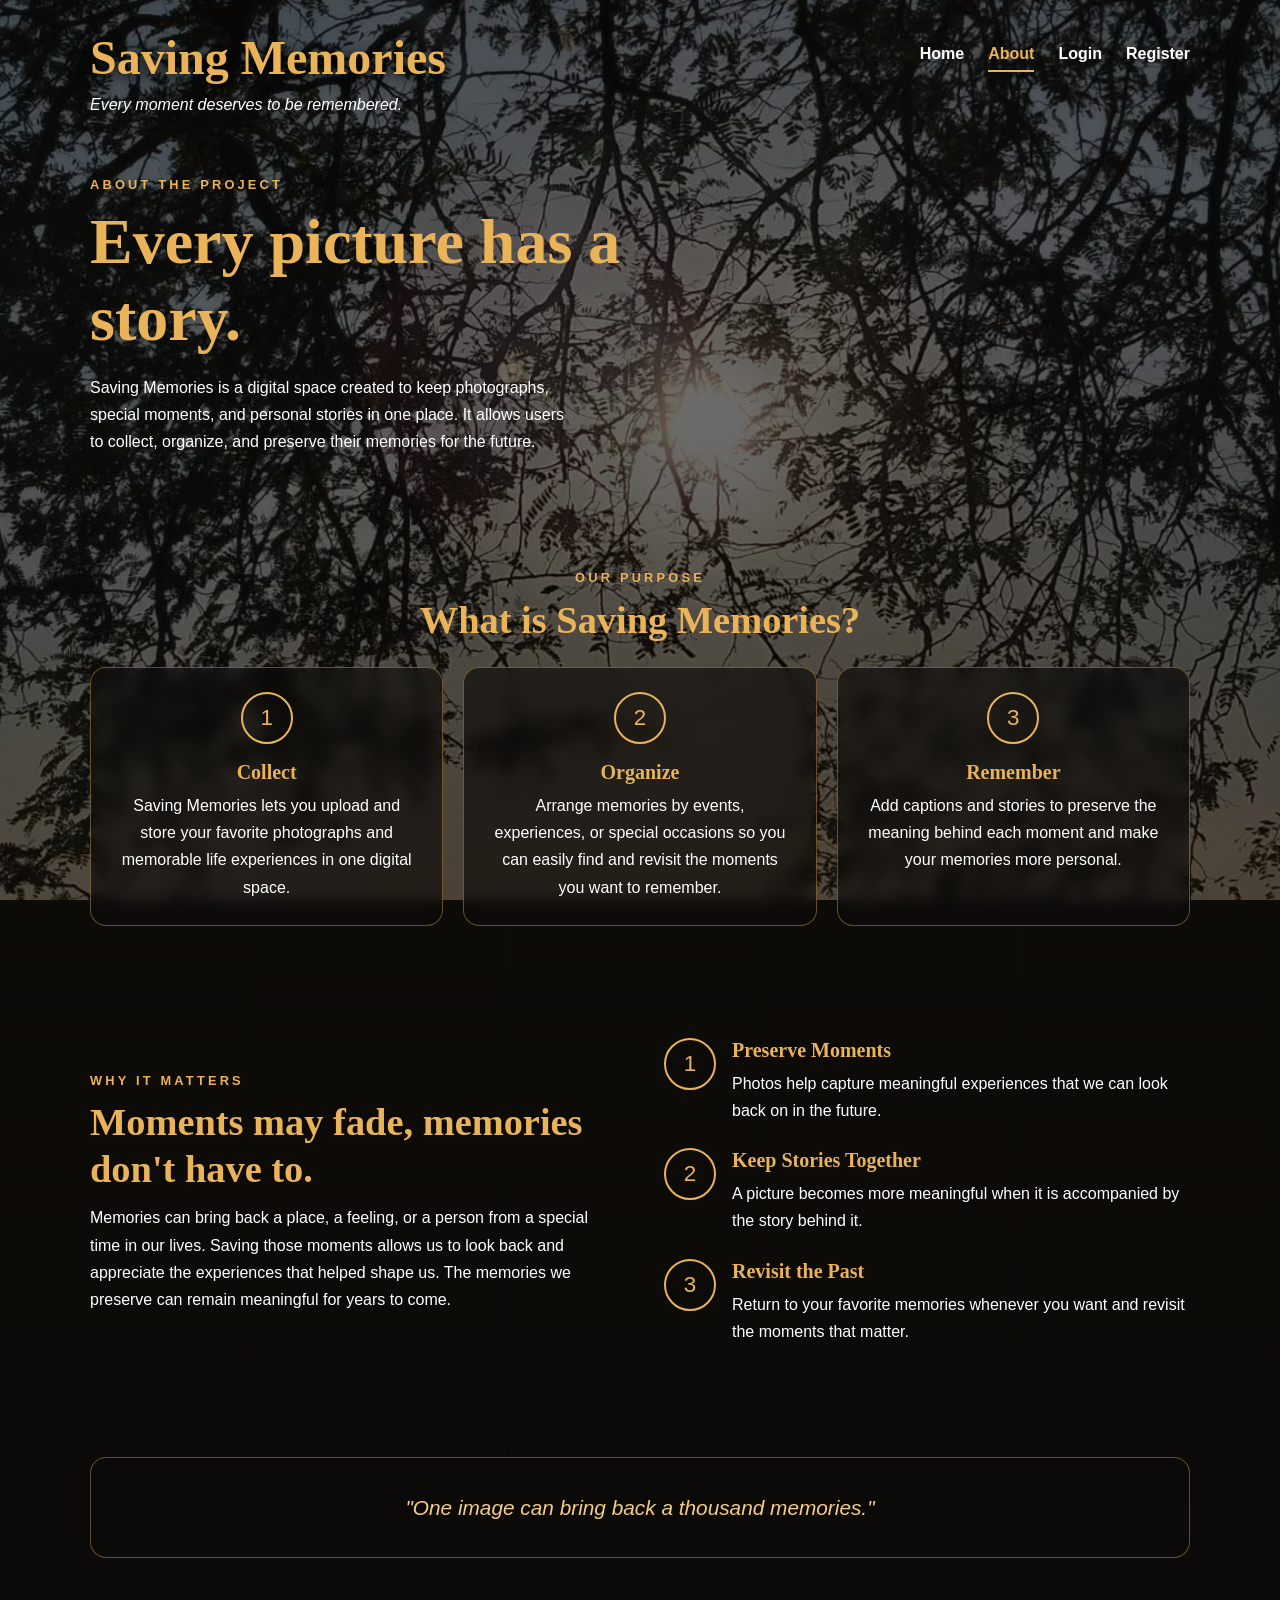
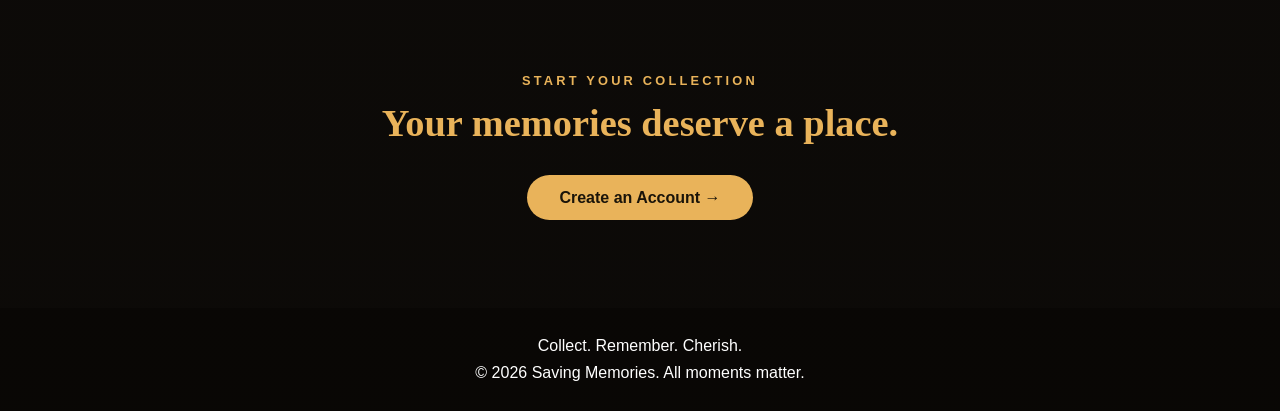
==== commit 5ea4e355: "add registration nav in landing page and about page" ====
--- a/about.html
+++ b/about.html
@@ -30,6 +30,7 @@
             <a href="index.html">Home</a>
             <a href="about.html" class="active">About</a>
             <a href="login.php">Login</a>
+            <a href="registration.php">Register</a>
         </nav>
 
     </header>
--- a/SavingMemories.css
+++ b/SavingMemories.css
@@ -34,7 +34,7 @@
 
 :focus-visible {
   outline: 3px solid var(--gold);
-  outline-offset: 10px;
+  outline-offset: 3px;
 }
 
 .wrap {
@@ -294,6 +294,23 @@
 .go:hover {
   background: var(--gold-light);
   transform: translateY(-2px);
+}
+
+/* landing page buttons */
+.hero-buttons {
+  display: flex;
+  flex-wrap: wrap;
+  gap: 1rem;
+}
+
+.btn-outline {
+  color: var(--gold);
+  background: none;
+  border: 2px solid var(--gold);
+}
+
+.btn-outline:hover {
+  color: #1a1409;
 }
 
 
@@ -391,6 +408,7 @@
   position: absolute;
   top: 50%;
   right: .5rem;
+  transform: translateY(-50%);
   padding: .4rem;
   color: var(--gold);
   font: 600 .9rem var(--font);
@@ -411,6 +429,75 @@
 
 .links a {
   color: var(--gold);
+}
+
+
+/* error and success message */
+.msg {
+  margin-bottom: 1rem;
+  padding: .7rem 1rem;
+  font-size: .9rem;
+  border-radius: 9px;
+}
+
+.msg.error {
+  background: rgba(200, 60, 60, .25);
+  border: 1px solid rgba(220, 90, 90, .6);
+}
+
+.msg.success {
+  background: rgba(90, 170, 90, .25);
+  border: 1px solid rgba(110, 190, 110, .6);
+}
+
+
+/* MY MEMORIES PAGE */
+.field select,
+.field textarea {
+  display: block;
+  width: 100%;
+  padding: .8rem 1rem;
+  color: white;
+  font: inherit;
+  background: rgba(255, 255, 255, .07);
+  border: 1px solid rgba(244, 234, 217, .35);
+  border-radius: 9px;
+}
+
+.field select option {
+  color: black;
+}
+
+.field textarea::placeholder {
+  color: rgba(255, 255, 255, .6);
+}
+
+.field select:focus,
+.field textarea:focus {
+  border-color: var(--gold);
+  outline: none;
+}
+
+.memory-info {
+  padding: 0 1rem 1rem;
+}
+
+.memory-info p {
+  font-size: .9rem;
+}
+
+.memory-info small {
+  display: block;
+  margin-top: .5rem;
+  opacity: .7;
+}
+
+.delete {
+  display: inline-block;
+  margin-top: .5rem;
+  color: #e57b7b;
+  font-size: .85rem;
+  font-weight: 700;
 }
 
 
